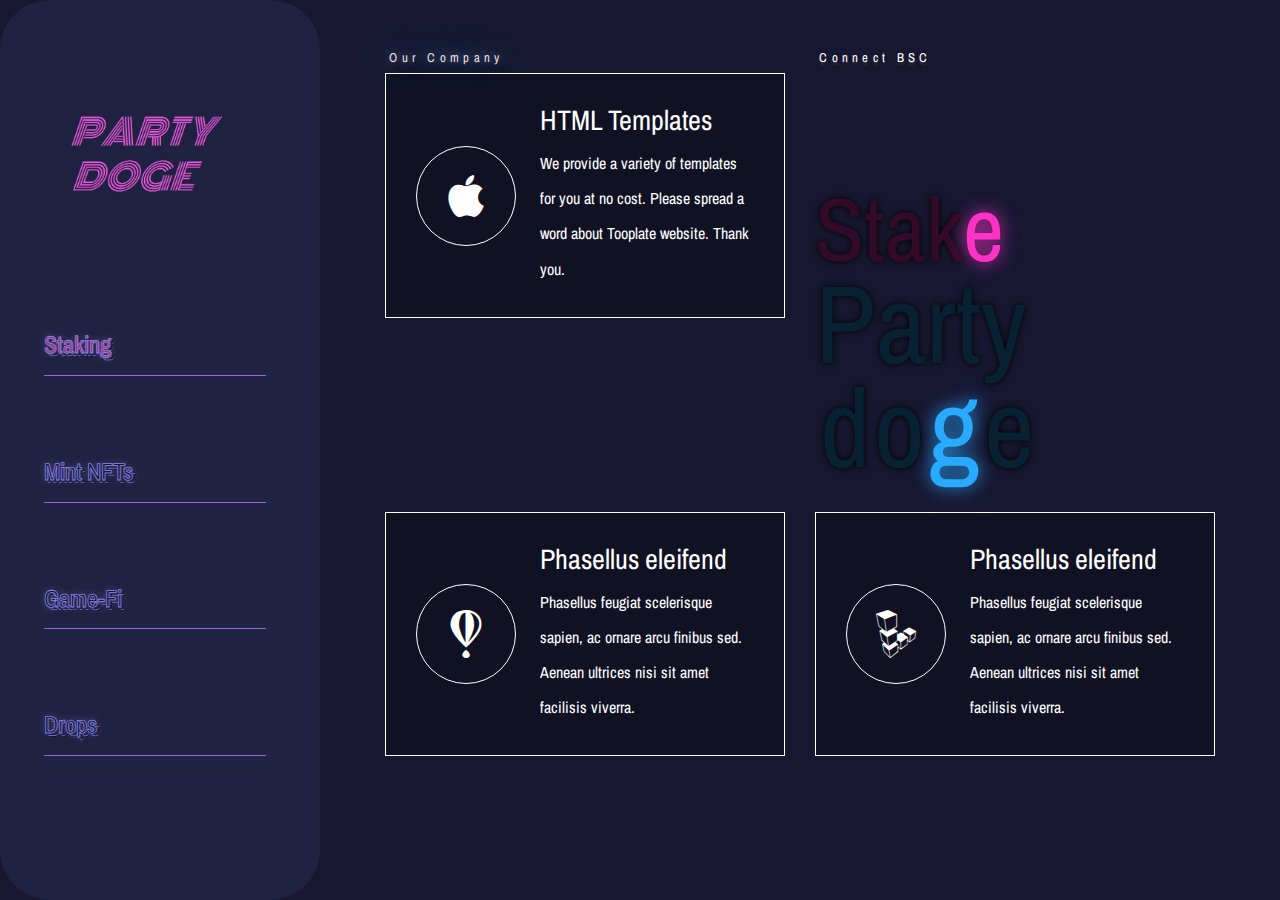
==== index.html @ c0742160 "initial draft" ====
<!DOCTYPE html>
<html>
<head>
	<meta charset="utf-8">
	<meta http-equiv="X-UA-Compatible" content="IE=edge">
	<meta name="viewport" content="width=device-width, initial-scale=1">

	<title>Constructive HTML Template</title>
<!--

Template 2102 Constructive

http://www.tooplate.com/view/2102-constructive

-->
	
<link rel="preconnect" href="https://fonts.gstatic.com" crossorigin>
    <link rel="preconnect" href="https://fonts.googleapis.com">
<link rel="preconnect" href="https://fonts.gstatic.com" crossorigin>
<link href="https://fonts.googleapis.com/css2?family=Archivo+Narrow&display=swap" rel="stylesheet">
	<link rel="stylesheet" href="css/fontawesome-all.min.css">
	<link rel="stylesheet" href="css/bootstrap.min.css">
	<link rel="stylesheet" type="text/css" href="css/magnific-popup.css"/>
	<link rel="stylesheet" type="text/css" href="slick/slick.css"/>
	<link rel="stylesheet" type="text/css" href="slick/slick-theme.css"/>
	<link rel="stylesheet" href="css/tooplate-style.css">

	<script>
		var renderPage = true;

	if(navigator.userAgent.indexOf('MSIE')!==-1
		|| navigator.appVersion.indexOf('Trident/') > 0){
   		/* Microsoft Internet Explorer detected in. */
   		alert("Please view this in a modern browser such as Chrome or Microsoft Edge.");
   		renderPage = false;
	}
	</script>
</head>

<body>
	<!-- Loader -->
	
<div class ="s-layout">	
	<div id="loader-wrapper">
		<div id="loader"></div>
		<div class="loader-section section-left"></div>
		<div class="loader-section section-right"></div>
	</div>
	
	<!-- Page Content -->
	<div class="container-fluid tm-main">
		<div class="row tm-main-row">
	
			<!-- Sidebar -->
			<div id="tmSideBar" class="col-xl-3 col-lg-4 col-md-12 col-sm-12 sidebar">
			
				
				<button id="tmMainNavToggle" class="menu-icon">&#9776;</button>
				

				<div class="inner">
				<div><img class="left-nav-image" src="img/Character.jpg" /></div>
					<nav id="tmMainNav" class="tm-main-nav">
						<ul>
							<li>
								<a href="#intro" id="tmNavLink1" class="scrolly active a times" data-bg-img="constructive_bg_01.jpg" data-page="#tm-section-1">
									<!--<i class="fas fa-home tm-nav-fa-icon"></i>-->
									<h4>Staking</h4><hr style="background-color:#b56bed;width:100%;text-align:left;margin-left:0">
								</a>
								
							</li>
							<li>
								<a href="#products" id="tmNavLink2" class="scrolly a times" data-bg-img="constructive_bg_02.jpg" data-page="#tm-section-2" data-page-type="carousel">
									<!--<i class="fas fa-map tm-nav-fa-icon"></i>-->
									<h4>Mint NFTs</h4><hr style="background-color:#b56bed;width:100%;text-align:left;margin-left:0">
								</a>
							</li>							
							<li>
								<a href="#company" class="scrolly a times" data-bg-img="constructive_bg_03.jpg" data-page="#tm-section-3">
									<!--<i class="fas fa-users tm-nav-fa-icon"></i>-->
									<h4>Game-Fi</h4><hr style="background-color:#b56bed;width:100%;text-align:left;margin-left:0">
								</a>
							</li>
							<li>
								<a href="#company" class="scrolly a times" data-bg-img="constructive_bg_03.jpg" data-page="#tm-section-3">
									<!--<i class="fas fa-users tm-nav-fa-icon"></i>-->
									<h4>Drops</h4><hr style="background-color:#b56bed;width:100%;text-align:left;margin-left:0">
								</a>
							</li>
							
						</ul>
					</nav>
				</div>
			</div>

			<div class="col-xl-9 col-lg-8 col-md-12 col-sm-12 tm-content">

				<!-- section 3 -->
					<section id="tm-section-1" >						
						<div class="row ">
							<div class="col-sm-12 col-md-6 col-lg-12 col-xl-6"><h2 class="tm-text-shadow">Our Company</h2></div>	
							<div class="col-sm-12 col-md-6 col-lg-12 col-xl-6"><h2 class="tm-text-shadow">Connect BSC</h2></div>								
						</div>
						<div class="row">
							<div class="col-sm-12 col-md-6 col-lg-12 col-xl-6 mb-4">
								<div class="media tm-bg-transparent-black tm-border-white">
									<i class="fab fa-apple tm-icon-circled tm-icon-media"></i>
									<div class="media-body">
										<h3>HTML Templates</h3>
										<p>We provide a variety of templates for you at no cost. Please spread a word about <a href="https://plus.google.com/+tooplate" target="_parent">Tooplate</a> website. Thank you.</p>	
									</div>
								</div>
							</div>	
							<div class="col-sm-12 col-md-6 col-lg-12 col-xl-6 mb-4">
								<article>
								</article>
							</div>
							<div class="col-sm-12 col-md-6 col-lg-12 col-xl-6 mb-4">
								<div class="media tm-bg-transparent-black tm-border-white">
									<i class="fab fa-fly mr-4 tm-icon-circled tm-icon-media"></i>
									<div class="media-body">
										<h3>Phasellus eleifend</h3>
										<p>Phasellus feugiat scelerisque sapien, ac ornare arcu finibus sed. Aenean ultrices nisi sit amet facilisis viverra.</p>		
									</div>
								</div>
							</div>
							<div class="col-sm-12 col-md-6 col-lg-12 col-xl-6 mb-4">
								<div class="media tm-bg-transparent-black tm-border-white">
									<i class="fab fa-linode mr-4 tm-icon-circled tm-icon-media"></i>
									<div class="media-body">
										<h3>Phasellus eleifend</h3>
										<p>Phasellus feugiat scelerisque sapien, ac ornare arcu finibus sed. Aenean ultrices nisi sit amet facilisis viverra.</p>	
									</div>
								</div>
							</div>			          		
						</div>						               
					</section>

					<!-- section 2 -->
					<section id="tm-section-2" class="tm-section tm-section-carousel">
						<div>
							<header class="mb-4"><h2 class="tm-text-shadow">Our Products</h2></header>		            
							<div class="tm-img-container">
								<div class="tm-img-slider">
									<a href="img/gallery-img-01.jpg" class="tm-slider-img"><img src="img/gallery-img-01-tn.jpg" alt="Image" class="img-fluid"></a>
									<a href="img/gallery-img-02.jpg" class="tm-slider-img"><img src="img/gallery-img-02-tn.jpg" alt="Image" class="img-fluid"></a>
									<a href="img/gallery-img-03.jpg" class="tm-slider-img"><img src="img/gallery-img-03-tn.jpg" alt="Image" class="img-fluid"></a>
									<a href="img/gallery-img-04.jpg" class="tm-slider-img"><img src="img/gallery-img-04-tn.jpg" alt="Image" class="img-fluid"></a>
									<a href="img/gallery-img-05.jpg" class="tm-slider-img"><img src="img/gallery-img-05-tn.jpg" alt="Image" class="img-fluid"></a>
									<a href="img/gallery-img-06.jpg" class="tm-slider-img"><img src="img/gallery-img-06-tn.jpg" alt="Image" class="img-fluid"></a>
								</div>
							</div>		            		          
						</div>       		          	
					</section>

					<!-- section 3 -->
					<section id="tm-section-3" class="tm-section">						
						<div class="row mb-4">
							<header class="col-xl-12"><h2 class="tm-text-shadow">Our Company</h2></header>		
						</div>
						<div class="row">
							<div class="col-sm-12 col-md-6 col-lg-12 col-xl-6 mb-4">
								<div class="media tm-bg-transparent-black tm-border-white">
									<i class="fab fa-apple tm-icon-circled tm-icon-media"></i>
									<div class="media-body">
										<h3>HTML Templates</h3>
										<p>We provide a variety of templates for you at no cost. Please spread a word about <a href="https://plus.google.com/+tooplate" target="_parent">Tooplate</a> website. Thank you.</p>	
									</div>
								</div>
							</div>	
							<div class="col-sm-12 col-md-6 col-lg-12 col-xl-6 mb-4">
								<div class="media tm-bg-transparent-black tm-border-white">
									<i class="fas fa-map-pin mr-4 tm-icon-circled tm-icon-media"></i>	
									<div class="media-body">
										<h3>Free Images</h3>
										<p>Photos by <a href="https://unsplash.com" target="_blank">Unsplash.com</a> website, ac ornare arcu finibus sed. Aenean ultrices nisi sit amet facilisis viverra.</p>	
									</div>
								</div>
							</div>
							<div class="col-sm-12 col-md-6 col-lg-12 col-xl-6 mb-4">
								<div class="media tm-bg-transparent-black tm-border-white">
									<i class="fab fa-fly mr-4 tm-icon-circled tm-icon-media"></i>
									<div class="media-body">
										<h3>Phasellus eleifend</h3>
										<p>Phasellus feugiat scelerisque sapien, ac ornare arcu finibus sed. Aenean ultrices nisi sit amet facilisis viverra.</p>		
									</div>
								</div>
							</div>
							<div class="col-sm-12 col-md-6 col-lg-12 col-xl-6 mb-4">
								<div class="media tm-bg-transparent-black tm-border-white">
									<i class="fab fa-linode mr-4 tm-icon-circled tm-icon-media"></i>
									<div class="media-body">
										<h3>Phasellus eleifend</h3>
										<p>Phasellus feugiat scelerisque sapien, ac ornare arcu finibus sed. Aenean ultrices nisi sit amet facilisis viverra.</p>	
									</div>
								</div>
							</div>			          		
						</div>						               
					</section>

					<!-- section 4 -->
					<section id="tm-section-4" class="tm-section">
						<div class="tm-bg-transparent-black tm-contact-box-pad">
							<div class="row mb-4">
								<div class="col-sm-12">
									<header><h2 class="tm-text-shadow">Contact Us</h2></header>
								</div>
							</div>
							<div class="row tm-page-4-content">
								<div class="col-md-6 col-sm-12 tm-contact-col">
									<div class="contact_message">
										<form action="#contact" method="post" class="contact-form">
											<div class="form-group">
												<input type="text" id="contact_name" name="contact_name" class="form-control" placeholder="Name" required>
											</div>
											<div class="form-group">
												<input type="email" id="contact_email" name="contact_email" class="form-control" placeholder="Email" required>
											</div>
											<div class="form-group">
												<textarea id="contact_message" name="contact_message" class="form-control" rows="9" placeholder="Message" required></textarea>
											</div>
											<button type="submit" class="btn tm-btn-submit tm-btn ml-auto">Submit</button>
										</form>
									</div>
								</div>
								<div class="col-md-6 col-sm-12 tm-contact-col">
									<div class="tm-address-box">
										<p>Aliquam interdum, nisl sedd faucibus tempor, massa velit laoreet ipsum, et faucibus sapien magna at enim. Suspendisse a dictum tortor.</p>
										<p>Curabitur venenatis leo in augue convallis, vulputate sollicitudin ex maximus.</p>
										<address>
											120-240 Aliquam nec neque augue<br>
											Suspendisse tincidunt nunc,<br>
											vitae sagis justo 11000
										</address>
									</div>
								</div>
							</div>
						</div>
					</section>					
				</div>	<!-- .tm-content -->							
				
			</div>	<!-- row -->			
		</div>
		<div id="preload-01"></div>
		<div id="preload-02"></div>
		<div id="preload-03"></div>
		<div id="preload-04"></div>

</div>	

	<script type="text/javascript" src="js/jquery-3.2.1.min.js"></script>
		<script type="text/javascript" src="js/jquery.magnific-popup.min.js"></script>
		<script type="text/javascript" src="js/jquery.backstretch.min.js"></script>
		<script type="text/javascript" src="js/Stylish.js"></script>
		<script type="text/javascript" src="js/flicker.js"></script>
		<script type="text/javascript" src="slick/slick.min.js"></script> <!-- Slick Carousel -->
		<script type="text/javascript" src="js/text-light.js"></script> 
		<script>

		var sidebarVisible = false;
		var currentPageID = "#tm-section-1";

		// Setup Carousel
		function setupCarousel() {

			// If current page isn't Carousel page, don't do anything.
			if($('#tm-section-2').css('display') == "none") {
			}
			else {	// If current page is Carousel page, set up the Carousel.

				var slider = $('.tm-img-slider');
				var windowWidth = $(window).width();

				if (slider.hasClass('slick-initialized')) {
					slider.slick('destroy');
				}

				if(windowWidth < 640) {
					slider.slick({
	              		dots: true,
	              		infinite: false,
	              		slidesToShow: 1,
	              		slidesToScroll: 1
	              	});
				}
				else if(windowWidth < 992) {
					slider.slick({
	              		dots: true,
	              		infinite: false,
	              		slidesToShow: 2,
	              		slidesToScroll: 1
	              	});
				}
				else {
					// Slick carousel
	              	slider.slick({
	              		dots: true,
	              		infinite: false,
	              		slidesToShow: 3,
	              		slidesToScroll: 2
	              	});
				}

				// Init Magnific Popup
				$('.tm-img-slider').magnificPopup({
				  delegate: 'a', // child items selector, by clicking on it popup will open
				  type: 'image',
				  gallery: {enabled:true}
				  // other options
				});
      		}
  		}

  		// Setup Nav
  		function setupNav() {
  			// Add Event Listener to each Nav item
	     	$(".tm-main-nav a").click(function(e){
	     		e.preventDefault();
		    	
		    	var currentNavItem = $(this);
		    	changePage(currentNavItem);
		    	
		    	setupCarousel();
		    	//setupFooter();

		    	// Hide the nav on mobile
		    	$("#tmSideBar").removeClass("show");
		    });	    
  		}

  		function changePage(currentNavItem) {
  			// Update Nav items
  			$(".tm-main-nav a").removeClass("active");
     		currentNavItem.addClass("active");

	    	$(currentPageID).hide();

	    	// Show current page
	    	currentPageID = currentNavItem.data("page");
	    	$(currentPageID).fadeIn(1000);

	    	// Change background image
	    	var bgImg = currentNavItem.data("bgImg");
	    	$.backstretch("img/" + bgImg);		    	
  		}

  		// Setup Nav Toggle Button
  		function setupNavToggle() {

			$("#tmMainNavToggle").on("click", function(){
				$(".sidebar").toggleClass("show");
			});
  		}

  		// If there is enough room, stick the footer at the bottom of page content.
  		// If not, place it after the page content
  		function setupFooter() {
  			
  			var padding = 100;
  			var footerPadding = 40;
  			var mainContent = $("section"+currentPageID);
  			var mainContentHeight = mainContent.outerHeight(true);
  			var footer = $(".footer-link");
  			var footerHeight = footer.outerHeight(true);
  			var totalPageHeight = mainContentHeight + footerHeight + footerPadding + padding;
  			var windowHeight = $(window).height();		

  			if(totalPageHeight > windowHeight){
  				$(".tm-content").css("margin-bottom", footerHeight + footerPadding + "px");
  				footer.css("bottom", footerHeight + "px");  			
  			}
  			else {
  				$(".tm-content").css("margin-bottom", "0");
  				footer.css("bottom", "20px");  				
  			}  			
  		}

  		// Everything is loaded including images.
      	$(window).on("load", function(){

      		// Render the page on modern browser only.
      		if(renderPage) {
				// Remove loader
		      	$('body').addClass('loaded');

		      	// Page transition
		      	var allPages = $(".tm-section");

		      	// Handle click of "Continue", which changes to next page
		      	// The link contains data-nav-link attribute, which holds the nav item ID
		      	// Nav item ID is then used to access and trigger click on the corresponding nav item
		      	var linkToAnotherPage = $("a.tm-btn[data-nav-link]");
			    
			    if(linkToAnotherPage != null) {
			    	
			    	linkToAnotherPage.on("click", function(){
			    		var navItemToHighlight = linkToAnotherPage.data("navLink");
			    		$("a" + navItemToHighlight).click();
			    	});
			    }
		      	
		      	// Hide all pages
		      	allPages.hide();

		      	$("#tm-section-1").fadeIn();

		     	// Set up background first page
		     	var bgImg = $("#tmNavLink1").data("bgImg");
		     	
		     	$.backstretch("img/" + bgImg, {fade: 500});

		     	// Setup Carousel, Nav, and Nav Toggle
			    setupCarousel();
			    setupNav();
			    setupNavToggle();
			    setupFooter();

			    // Resize Carousel upon window resize
			    $(window).resize(function() {
			    	setupCarousel();
			    	setupFooter();
			    });
      		}	      	
		});

		</script>
	</body>
</html>
---- css/tooplate-style.css ----
/* 	

Template 2102 Constructive

http://www.tooplate.com/view/2102-constructive

*/

body {
    
    color: white;
	overflow-x: hidden;
    min-height: 100vh;
    height: 100%;
    position: relative;
    background: #222222;
}

.s-layout {
	box-sizing: border-box;
	background-color:#171731;
   display: flex;
   width: 80%;
   min-height: 100vh;
   margin:50px 150px 100px 200px;  
   border-radius: 50px;
  border: 2px #271940;
 font-family: 'Archivo Narrow', sans-serif;
  
	
}
#preload-01 { background: url(../img/constructive_bg_01.jpg) no-repeat -9999px -9999px; }
#preload-02 { background: url(../img/constructive_bg_02.jpg) no-repeat -9999px -9999px; }
#preload-03 { background: url(../img/constructive_bg_03.jpg) no-repeat -9999px -9999px; }
#preload-04 { background: url(../img/constructive_bg_04.jpg) no-repeat -9999px -9999px; }

ul { margin: 0; padding: 0; }

a, button { transition: all 0.3s ease; }
button:focus { outline: none; }
a:focus {
	text-decoration: none;
	outline: none;
}

a {	color: #FFF;  }

a:hover { color: #FF0; }

h1,h2,h3 { font-weight: 300; }

p {
    font-size: 1rem;
    line-height: 2.2;
}

p:last-child { margin-bottom: 0; }

.tm-bg-transparent-black {
    background-color: rgba(0,0,0,0.25);    
    padding: 30px;
}

.tm-contact-box-pad { padding: 60px 55px; }
.tm-border-white { border: 1px solid white; }
.media { align-items: center; }

.tm-icon-circled {
    font-size: 3rem;
    border-radius: 50%;
    border: 1px solid white;
    padding: 8px;
    display: -webkit-box;
    display: -ms-flexbox;
    display: flex;
    -webkit-box-align: center;
    -ms-flex-align: center;
            align-items: center;
    -webkit-box-pack: center;
    -ms-flex-pack: center;
            justify-content: center;
    width: 100px;
    height: 100px;
}

.tm-font-big { font-size: 1.3rem; }

.row {
	display: -ms-flexbox;
	display: flex;
	-ms-flex-wrap: wrap;
	flex-wrap: wrap;
	margin-right: auto;
	margin-left: auto;
}

.tm-main {
    height: 100%;
    min-height: 100vh;
    padding: 0;
}

.tm-main-row {
  height: 100%;
  min-height: 100vh;
  position: relative;
}

#tmMainNavToggle { display: none; }

.sidebar {
    display: -webkit-box;
    display: -ms-flexbox;
    display: flex;
    -webkit-box-align: center;
    -ms-flex-align: center;
           
    -webkit-box-pack: center;
    -ms-flex-pack: center;
            justify-content: center;
    padding: 60px 50px;
    cursor: default;
    z-index: 100;
    background: #202242;
    color: white;
    z-index: 1000;
	 border-radius: 50px;
	font-family: 'Archivo Narrow', sans-serif;

}

.tm-content {
    display: -webkit-box;
    display: -ms-flexbox;
    display: flex;
    -ms-flex-item-align: stretch;
        align-self: stretch;
    -webkit-box-align: center;
    -ms-flex-align: center;
            
    padding: 50px 10%;
    width: 100%;
    position: relative;
}

.tm-nav-fa-icon {
    width: 55px;
    height: 55px;
    border-radius: 50%;
    border: 1px solid white;
    padding: 8px;
    display: -webkit-box;
    display: -ms-flexbox;
    display: flex;
    -webkit-box-align: center;
    -ms-flex-align: center;
    align-items: center;
    -webkit-box-pack: center;
    -ms-flex-pack: center;
    justify-content: center;
    margin-right: 35px;
}

.tm-main-nav { font-size: 1.6rem; }
.tm-main-nav li { list-style: none; }
.tm-main-nav a {
    --background-image: url(../img/nav-item.png);
    --background-repeat: no-repeat;
    --background-position: left bottom;
    color: #1a1333;
    display: -webkit-box;
    display: -ms-flexbox;
    display: flex;
    -webkit-box-align: center;
    -ms-flex-align: center;
            align-items: center;
    --margin: 20px 0 40px 0;
    padding-bottom: 30px;
    padding-right: 40px;
	-webkit-text-stroke-width: .8px;	
	display: block;
	font-size: 3vh;	
	
	
}

.tm-main-nav a:hover,
.tm-main-nav a:focus,
.tm-main-nav a.active {
   -- background-image: url(../img/nav-item-highlight.png);
    color: #a8327b;
    text-decoration: none;    
}

.tm-main-nav a:hover .tm-nav-fa-icon,
.tm-main-nav a:focus .tm-nav-fa-icon,
.tm-main-nav a.active .tm-nav-fa-icon {
    border-color: #33ccff;
}

.fa-menu {
	width: 50px;
	height: 50px;
}

.tm-btn {
    padding: 15px 50px;
    font-size: 1.3rem;
    font-weight: 300;
    background: transparent;
    border-color: white;
    color: white;
    cursor: pointer;
}

.tm-btn:hover,
.tm-btn:focus {
    color: #33ccff;
    border-color: #33ccff;
}

.tm-btn-submit {
    border-radius: 0;
    display: block;
    padding: 15px 43px;
}

.slick-dots { bottom: -45px; }
.slick-dots li button:before { font-size: 20px; }
.slick-slide { margin: 0 10px; }
.slick-list { margin: 0 -10px; }
.tm-text-shadow { text-shadow: 0px 3px 2px rgba(50, 50, 50, 1); }

.tm-section {
    max-width: 100%;
    width: auto;
    background: transparent;    
}

.col-md-6.tm-contact-col { margin-bottom: 0; }

.tm-img-slider { max-width: 940px; }


.tm-icon-media {
  margin-right: 1.5rem;
  margin-bottom: 0;
}

address { font-size: 1rem; }
.form-control { 
    background: transparent;
    border-color: white;
    color: white;
    font-weight: 300;
    border-radius: 0;
    padding: 15px;
}

.form-control:focus {
    background: transparent;
    color: white;
    border-color: #33ccff;
    box-shadow: none;
}

::-webkit-input-placeholder {
    color: rgba(255, 255, 255, 1) !important;
    opacity: 1.0;
}

:-moz-placeholder {
    color: rgba(255, 255, 255, 1) !important;
    opacity: 1.0;
}

::-moz-placeholder {
    color: rgba(255, 255, 255, 1) !important;
    opacity: 1.0;
}

:-ms-input-placeholder {
    color: rgba(255, 255, 255, 1) !important;
    opacity: 1.0;
}

.footer-link {
    position: absolute;
    bottom: 20px;
    right: 20px;
    margin-left: 20px;
    color: white;
    text-align:right;    
    width:100%;
    z-index: 999;
}

.footer-link.relative { position: relative; }

.tm-copyright-text {
    display: inline-block;
    padding: 5px 30px;
    background-color: rgba(0,0,0,0.5);
}

footer a { color: white; }

@media (max-width: 1800px) {
  .tm-section { margin-right: auto; }
  .s-layout {
	box-sizing: border-box;
	
   display: flex;
   width: 100%;
   min-height: 100vh;
   margin:0px;
  
   border-radius: 0px;
  border: 0px #271940;
   

}
}

@media (max-width: 1724px) {
  .tm-nav-fa-icon { margin-right: 25px; }

  .tm-main-nav a {
    margin: 20px 0 35px 0;
    padding-right: 10px;
  }

  .tm-content { padding: 50px 5%; }
  
  .s-layout {
	box-sizing: border-box;
	
   display: flex;
   width: 100%;
   min-height: 100vh;
    margin:0px;
  
   border-radius: 0px;
  border: 0px #271940;
   

}
}

@media (max-width: 1400px) {

    .tm-main-nav { font-size: 1.4rem; }
    .tm-main-nav a { padding-right: 10px; }
    .tm-nav-fa-icon { margin-right: 25px; }

    .sidebar {
      padding: 60px 30px;
    }
	.s-layout {
	box-sizing: border-box;
	
   display: flex;
   width: 100%;
   min-height: 100vh;
    margin:0px;
  
   border-radius: 0px;
  border: 0px #271940;
   

}
}

@media (max-width: 1340px) {
  .tm-content {
    padding: 50px;
    margin: 0 auto;
  }
  .s-layout {
	box-sizing: border-box;
	
   display: flex;
   width: 100%;
   min-height: 100vh;
    margin:0px;
  
   border-radius: 0px;
  border: 0px #271940;
   

}
}

@media (max-width: 1199px) {
  .col-md-6.tm-contact-col {
      -ms-flex: 0 0 100%;
      flex: 0 0 100%;
      max-width: 100%;
      margin-bottom: 30px;
  }
  .s-layout {
	box-sizing: border-box;
	
   display: flex;
   width: 100%;
   min-height: 100vh;
    margin:0px;
  
   border-radius: 0px;
  border: 0px #271940;
   

}
}

@media (max-width: 991px) {    

    /*  Nav toggle
        https://www.youtube.com/watch?v=uyT3NSHhke8
    */
	.s-layout {
	box-sizing: border-box;
	
   display: flex;
   width: 100%;
   min-height: 100vh;
    margin:0px;
  
   border-radius: 0px;
  border: 0px #271940;
   

}
    .tm-main-row { position: relative; }

    #tmMainNavToggle { 
        display: block;
        position: absolute;
        right: -60px;
        top: 0;
    }
    
    .menu-icon {
        padding: 10px 15px;
        background: #000000c4;
        border: 1px solid;
        color: #33ccff;
        cursor: pointer;
        margin-top: 4px;
        margin-left: 4px;
        border-radius: 5px;
        width: 60px;
        height: 50px;
        z-index: 1001;
    }
	.left-nav-image {
		padding: 10px 15px;
        background: #000000c4;
        border: 1px solid;
        color: #33ccff;
        cursor: pointer;
        margin-top: 4px;
        margin-left: 4px;
        border-radius: 5px;
        width: 60px;
        height: 50px;
       
	}
    
    #tmSideBar {
        width: 300px;
        position: absolute;
        min-height: 100vh;
        height: auto;
        left: -300px;
        transition: all .3s ease-in-out;
        -webkit-transition: all .3s ease-in-out;
        -moz-transition: all .3s ease-in-out;
        -ms-transition: all .3s ease-in-out;
        -o-transition: all .3s ease-in-out;
    }

    #tmSideBar.show { left: 0; }

    .sidebar {
        background: rgba(0,0,0,0.9);
        padding: 20px;
    }

    .tm-main-nav a {
      padding-bottom: 20px;
      margin: 20px 0 25px 0;
    }

    .tm-section { margin-left: auto; }

    .tm-section-carousel {    
      max-width: 620px;
      width: 100%;
    }
}

@media (max-width: 767px) {
	.s-layout {
	box-sizing: border-box;
	
   display: flex;
   width: 100%;
   min-height: 100vh;
   margin:0px;
  
   border-radius: 0px;
  border: 0px #271940; 

}
  .tm-content { padding: 50px 30px; }
}

@media (max-width: 640px) {
	.s-layout {
	box-sizing: border-box;
	
   display: flex;
   width: 100%;
   min-height: 100vh;
    margin:0px;
  
   border-radius: 0px;
  border: 0px #271940;

}
  .tm-section-carousel {    
    max-width: 300px;
    padding-bottom: 50px;
  }
}

@media (max-width: 600px) {
	.s-layout {
	box-sizing: border-box;
	
   display: flex;
   width: 100%;
   min-height: 100vh;
    margin:0px;
  
   border-radius: 0px;
  border: 0px #271940;

}
    .tm-contact-box-pad { padding: 30px 25px; }

    .footer-link {      
      margin: 0 auto;
      width: 90%;
    }
}

@media (max-width: 500px), (max-width: 809px) and (min-width: 767px) {
	.s-layout {
	box-sizing: border-box;
	
   display: flex;
   width: 100%;
   min-height: 100vh;
    margin:0px;
  
   border-radius: 0px;
  border: 0px #271940;

}
  .media { flex-direction: column; }
  .tm-icon-media {
    margin-right: 0;
    margin-bottom: 1.5rem;
  }
}

/* Loader */

#loader-wrapper {
    position: fixed;
    top: 0;
    left: 0;
    width: 100%;
    height: 100%;
    z-index: 2000;
}
#loader {
    display: block;
    position: relative;
    left: 50%;
    top: 50%;
    width: 150px;
    height: 150px;
    margin: -75px 0 0 -75px;
    border-radius: 50%;
    border: 3px solid transparent;
    border-top-color: #3498db;

    -webkit-animation: spin 2s linear infinite; /* Chrome, Opera 15+, Safari 5+ */
    animation: spin 2s linear infinite; /* Chrome, Firefox 16+, IE 10+, Opera */

    z-index: 1001;
}

#loader:before {
    content: "";
    position: absolute;
    top: 5px;
    left: 5px;
    right: 5px;
    bottom: 5px;
    border-radius: 50%;
    border: 3px solid transparent;
    border-top-color: #e74c3c;

    -webkit-animation: spin 3s linear infinite; /* Chrome, Opera 15+, Safari 5+ */
    animation: spin 3s linear infinite; /* Chrome, Firefox 16+, IE 10+, Opera */
}

#loader:after {
    content: "";
    position: absolute;
    top: 15px;
    left: 15px;
    right: 15px;
    bottom: 15px;
    border-radius: 50%;
    border: 3px solid transparent;
    border-top-color: #f9c922;

    -webkit-animation: spin 1.5s linear infinite; /* Chrome, Opera 15+, Safari 5+ */
      animation: spin 1.5s linear infinite; /* Chrome, Firefox 16+, IE 10+, Opera */
}

@-webkit-keyframes spin {
    0%   { 
        -webkit-transform: rotate(0deg);  /* Chrome, Opera 15+, Safari 3.1+ */
        -ms-transform: rotate(0deg);  /* IE 9 */
        transform: rotate(0deg);  /* Firefox 16+, IE 10+, Opera */
    }
    100% {
        -webkit-transform: rotate(360deg);  /* Chrome, Opera 15+, Safari 3.1+ */
        -ms-transform: rotate(360deg);  /* IE 9 */
        transform: rotate(360deg);  /* Firefox 16+, IE 10+, Opera */
    }
}
@keyframes spin {
    0%   { 
        -webkit-transform: rotate(0deg);  /* Chrome, Opera 15+, Safari 3.1+ */
        -ms-transform: rotate(0deg);  /* IE 9 */
        transform: rotate(0deg);  /* Firefox 16+, IE 10+, Opera */
    }
    100% {
        -webkit-transform: rotate(360deg);  /* Chrome, Opera 15+, Safari 3.1+ */
        -ms-transform: rotate(360deg);  /* IE 9 */
        transform: rotate(360deg);  /* Firefox 16+, IE 10+, Opera */
    }
}

#loader-wrapper .loader-section {
    position: fixed;
    top: 0;
    width: 51%;
    height: 100%;
    background: #222222;
    z-index: 1000;
    -webkit-transform: translateX(0);  /* Chrome, Opera 15+, Safari 3.1+ */
    -ms-transform: translateX(0);  /* IE 9 */
    transform: translateX(0);  /* Firefox 16+, IE 10+, Opera */
}

#loader-wrapper .loader-section.section-left {
    left: 0;
}

#loader-wrapper .loader-section.section-right {
    right: 0;
}

/* Loaded */
.loaded #loader-wrapper .loader-section.section-left {
    -webkit-transform: translateX(-100%);  /* Chrome, Opera 15+, Safari 3.1+ */
        -ms-transform: translateX(-100%);  /* IE 9 */
            transform: translateX(-100%);  /* Firefox 16+, IE 10+, Opera */

    -webkit-transition: all 0.7s 0.3s cubic-bezier(0.645, 0.045, 0.355, 1.000);  
            transition: all 0.7s 0.3s cubic-bezier(0.645, 0.045, 0.355, 1.000);
}

.loaded #loader-wrapper .loader-section.section-right {
    -webkit-transform: translateX(100%);  /* Chrome, Opera 15+, Safari 3.1+ */
        -ms-transform: translateX(100%);  /* IE 9 */
            transform: translateX(100%);  /* Firefox 16+, IE 10+, Opera */

-webkit-transition: all 0.7s 0.3s cubic-bezier(0.645, 0.045, 0.355, 1.000);  
    transition: all 0.7s 0.3s cubic-bezier(0.645, 0.045, 0.355, 1.000);
}

.loaded #loader {
    opacity: 0;
    -webkit-transition: all 0.3s ease-out;  
            transition: all 0.3s ease-out;
}
.loaded #loader-wrapper {
    visibility: hidden;

    -webkit-transform: translateY(-100%);  /* Chrome, Opera 15+, Safari 3.1+ */
        -ms-transform: translateY(-100%);  /* IE 9 */
            transform: translateY(-100%);  /* Firefox 16+, IE 10+, Opera */

    -webkit-transition: all 0.3s 1s ease-out;  
            transition: all 0.3s 1s ease-out;
}

/* JavaScript Turned Off */
.no-js #loader-wrapper {
    display: none;
}


.left-nav-menu {
  display: inline-block;
  position: relative;
}

.left-nav-menu:after {
  position: absolute;
  content: '';
  border-bottom: 1px solid #d2d7da;
  width: 100%;
  transform: translateX(-50%);
  bottom: -15px;
  left: 50%;
}

.left-nav-image {
        
        cursor: pointer;
		margin-bottom: 50px;
   
        width: 100%;
        height: 200px;
		 border-radius: 5px;
       
	}
	
/* AB */	
	
	.a {
	color: rgba(0,0,30,0.7);
	-webkit-text-stroke-color: #88e;
	text-shadow: 0 0 0.3em rgba(200,200,255,0.3), 
							 0.04em 0.04em 0 #112, 
							 0.045em 0.045em 0 #88e, 
							 0.09em 0.09em 0 #112,
							 0.095em 0.095em 0 #66c,
							 0.14em 0.14em 0 #112,
							 0.145em 0.145em 0 #44a;
		animation:  300ms ease infinite alternate;
}

.b {
	color: rgba(40,0,0,0.1);
	-webkit-text-stroke-color: #f99;
	text-shadow: 0 0 0.3em rgba(255,100,200,0.3), 
							 0.04em 0.04em 0 #112, 
							 0.045em 0.045em 0 #f99, 
							 0.09em 0.09em 0 #112,
							 0.095em 0.095em 0 #b66,
							 0.14em 0.14em 0 #112,
							 0.145em 0.145em 0 #a44;
	animation:  300ms ease infinite alternate;
}

@keyframes pulsea {
  0%   {
		text-shadow: 0 0 0.3em rgba(200,200,255,0.3), 
							 0.04em 0.04em 0 #112, 
							 0.045em 0.045em 0 #88e, 
							 0.09em 0.09em 0 #112,
							 0.095em 0.095em 0 #66c,
							 0.14em 0.14em 0 #112,
							 0.145em 0.145em 0 #aaf;
	}
  50% {
		text-shadow: 0 0 0.3em rgba(200,200,255,0.3), 
							 0.04em 0.04em 0 #112, 
							 0.045em 0.045em 0 #88e, 
							 0.09em 0.09em 0 #112,
							 0.095em 0.095em 0 #aaf,
							 0.14em 0.14em 0 #112,
							 0.145em 0.145em 0 #44a;
	}
	75% {
		text-shadow: 0 0 0.3em rgba(200,200,255,0.3), 
							 0.04em 0.04em 0 #112, 
							 0.045em 0.045em 0 #aaf, 
							 0.09em 0.09em 0 #112,
							 0.095em 0.095em 0 #66c,
							 0.14em 0.14em 0 #112,
							 0.145em 0.145em 0 #44a;
	}
	99% {
		-webkit-text-stroke-color: #bbf;
		text-shadow: 0 0 0.3em rgba(200,200,255,0.4), 
							 0.04em 0.04em 0 #112, 
							 0.045em 0.045em 0 #88e, 
							 0.09em 0.09em 0 #112,
							 0.095em 0.095em 0 #66c,
							 0.14em 0.14em 0 #112,
							 0.145em 0.145em 0 #44a;
	}
}

@keyframes pulseb {
  0%   {
	text-shadow: 0 0 0.3em rgba(255,100,200,0.3), 
							 0.04em 0.04em 0 #112, 
							 0.045em 0.045em 0 #f99, 
							 0.09em 0.09em 0 #112,
							 0.095em 0.095em 0 #b66,
							 0.14em 0.14em 0 #112,
							 0.145em 0.145em 0 #faa;
	}
  50% {
	text-shadow: 0 0 0.3em rgba(255,100,200,0.3), 
							 0.04em 0.04em 0 #112, 
							 0.045em 0.045em 0 #f99, 
							 0.09em 0.09em 0 #112,
							 0.095em 0.095em 0 #faa,
							 0.14em 0.14em 0 #112,
							 0.145em 0.145em 0 #a44;
	}
	75% {
		-webkit-text-stroke-width: 1px;
text-shadow: 0 0 0.3em rgba(255,100,200,0.3), 
							 0.04em 0.04em 0 #112, 
							 0.045em 0.045em 0 #faa, 
							 0.09em 0.09em 0 #112,
							 0.095em 0.095em 0 #b66,
							 0.14em 0.14em 0 #112,
							 0.145em 0.145em 0 #a44;
	}
	99% {
		-webkit-text-stroke-width: 1.5px;
text-shadow: 0 0 0.3em rgba(255,100,200,0.3), 
							 0.04em 0.04em 0 #112, 
							 0.045em 0.045em 0 #f99, 
							 0.09em 0.09em 0 #112,
							 0.095em 0.095em 0 #b66,
							 0.14em 0.14em 0 #112,
							 0.145em 0.145em 0 #a44;
	}
}

.inputs {
	display: flex;
	flex-direction: column;
	position: fixed;
	top: 24px;
	left: 24px;
}

input {
	background-color: #223;
	border-radius: 4px;
	width: 200px;
	height: 48px;
	outline: none;
	border: none;
	margin-bottom: 12px;
	font-family: "Raleway",sans-serif;
	font-size: 18px;
	padding: 0 0.7em;
	color: #bbd;
	
	&::placeholder {
		color: #556;
	}
}


@keyframes flicker {
	0%, 19.999%, 22%, 62.999%, 64%, 64.999%, 70%, 80% {
		//text-shadow: none;
    opacity: .99;

	}
	20%, 21.999%, 63%, 63.999%, 65%, 69.999% {
		opacity: 0.4;
	}
}

flicker {
     
        color: #EEDDE0;
        text-shadow: 0 0 30px #63D7EC,
            0 0 10px #A1D6E669,
            0 0 100px #63D7EC,
            0 0 500px #67E3F3,
            5px 9px 5px #00000080;
    }



@media screen and (max-width: 768px) {
	.blink {
		position: absolute;
    top: 5%;
		writing-mode: vertical-lr; 
		transform: rotate(360deg);
	}
}



.flick{
  animation: flicker 9s linear infinite;
}

.neon-wrap {
   box-shadow:
  0 0 0.1vw  0.1vw #fff7f7,
  0 0 0.4vw  0.6vw #ebebf340,
  0 0   4vw  0.4vw #842ac9,
  inset 0 0 1.5vw  0.4vw #842ac9,
  inset 0 0 0.4vw  0.2vw #ebebf340,
  inset 0 0 0.5vw  0.2vw #fff7f7;
}


Rimpa, [02.10.21 22:59]
h1 {  
  font-family: 'Monoton', cursive;
    text-align: center;
    color: rgba(255,255,255,1);
    text-shadow: 0px 0px 10px rgba(255,255,255,.5);
    text-transform: uppercase;
    -webkit-animation: turnOnH2 50s;
    animation: turnOnH2 50s;
    -webkit-animation-iteration-count: 1;
    animation-iteration-count: 1;
  
}

Rimpa, [02.10.21 23:00]
@-webkit-keyframes turnOnH2 {
    0% {
        color: rgba(5,5,5,1);
       text-shadow: 0px 0px 10px rgba(0,0,0,1);
    }
    30% {
        color: rgba(5,5,5,1);
       text-shadow: 0px 0px 10px rgba(0,0,0,1);
    }
    100% {
        color: rgba(255,255,255,1);
       text-shadow: 0px 0px 10px rgba(255,255,255,.5);
    }
}

@keyframes turnOnH2 {
    0% {
        color: rgba(5,5,5,1);
       text-shadow: 0px 0px 10px rgba(0,0,0,1);
    }
    30% {
        color: rgba(5,5,5,1);
       text-shadow: 0px 0px 10px rgba(0,0,0,1);
    }
    100% {
        color: rgba(255,255,255,1);
       text-shadow: 0px 0px 10px rgba(255,255,255,.5);
    }
}

@-webkit-keyframes lightFlicker {
    0% { opacity: 1; }
    50% { opacity: .9; }
    100% { opacity: 1; }
}

@keyframes lightFlicker {
    0% { opacity: 1; }
    50% { opacity: .9; }
    100% { opacity: 1; }
}
h1 .lightFlicker {  
    -webkit-animation: lightFlicker .2s;
    animation: lightFlicker .2s;
    -webkit-animation-iteration-count: 30;
    animation-iteration-count: 30;
}
span.tag, a.icon:link, a.icon:visited {
    color: rgba(70,70,70,0.5);
}
span.tag {
font-family: 'Sedgwick Ave Display', cursive;
    position: absolute;
     transform: rotate(-2deg); 
    text-align: center;
    display: block;
}
a.icon:link, a.icon:visited {
  text-decoration: none;
}
a.icon:hover {
    color: rgba(255,255,255,1);
}
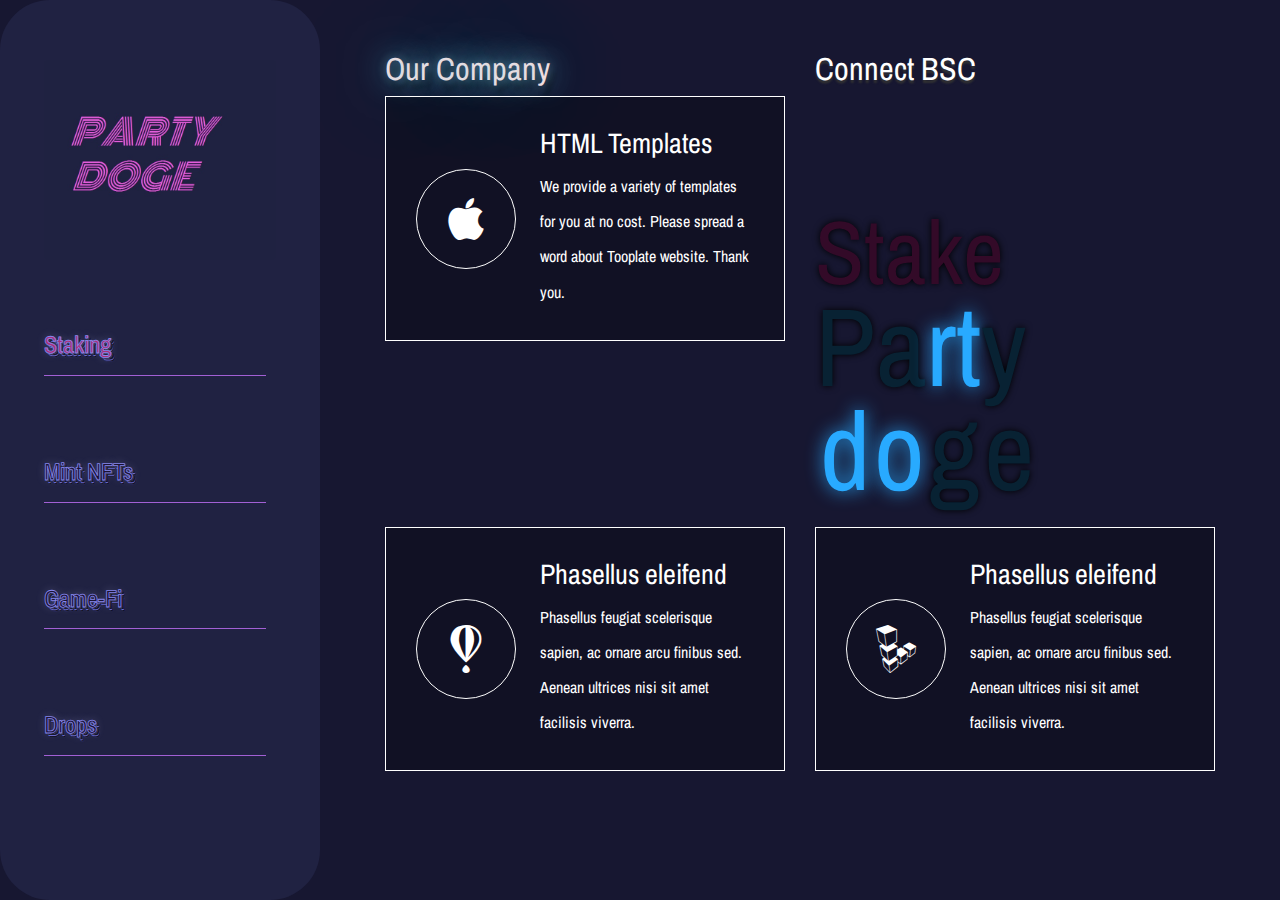
==== commit e0d62524: "added custom logic to use neon text" ====
--- a/index.html
+++ b/index.html
@@ -111,7 +111,7 @@
 									</div>
 								</div>
 							</div>	
-							<div class="col-sm-12 col-md-6 col-lg-12 col-xl-6 mb-4">
+							<div id="takeText"class="col-sm-12 col-md-6 col-lg-12 col-xl-6 mb-4 ">
 								<article>
 								</article>
 							</div>
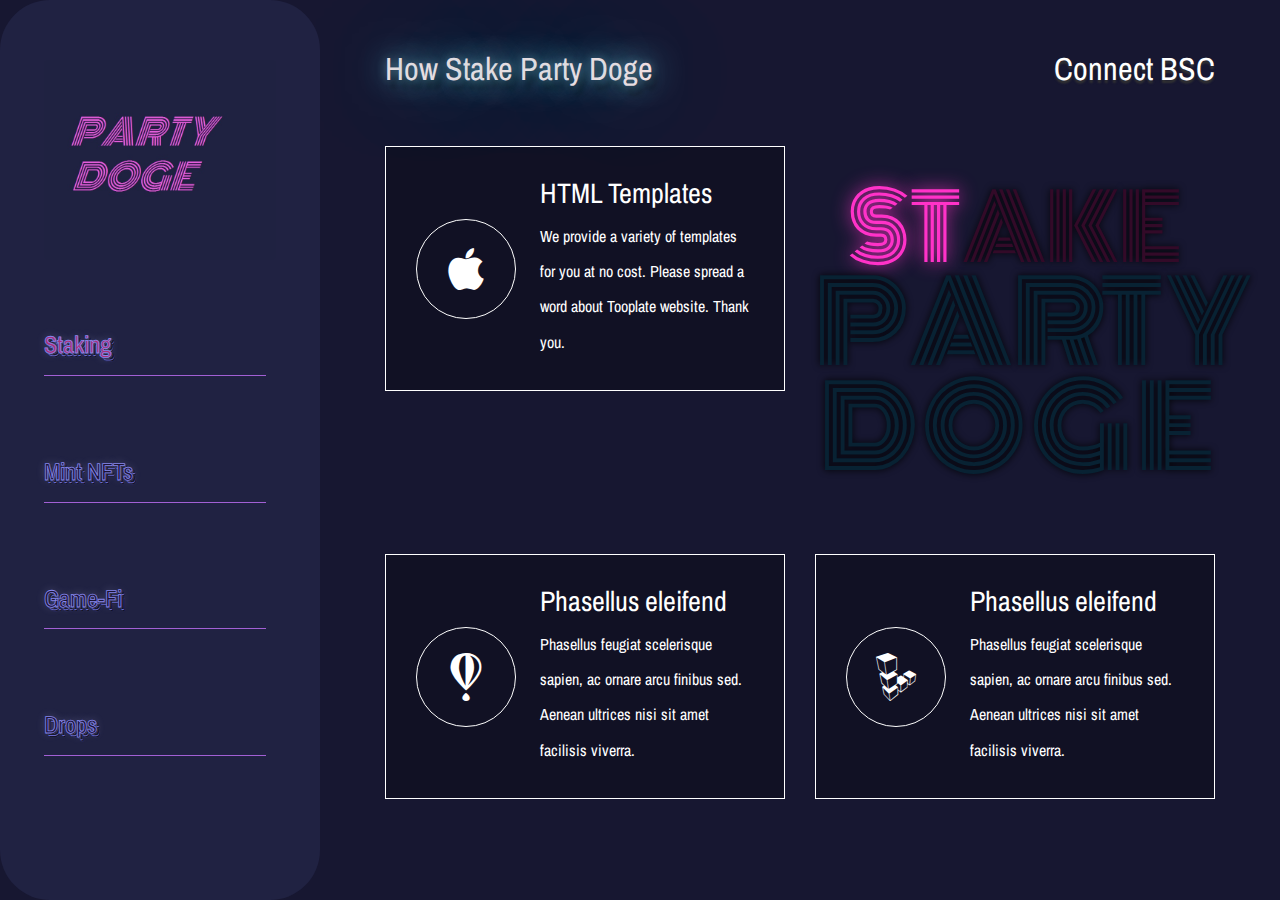
==== commit 307e7897: "added stake texts" ====
--- a/index.html
+++ b/index.html
@@ -17,13 +17,16 @@
 <link rel="preconnect" href="https://fonts.gstatic.com" crossorigin>
     <link rel="preconnect" href="https://fonts.googleapis.com">
 <link rel="preconnect" href="https://fonts.gstatic.com" crossorigin>
+<link rel="stylesheet" href="https://fonts.googleapis.com/css2?family=Monoton&display=swap"/>
 <link href="https://fonts.googleapis.com/css2?family=Archivo+Narrow&display=swap" rel="stylesheet">
+
 	<link rel="stylesheet" href="css/fontawesome-all.min.css">
 	<link rel="stylesheet" href="css/bootstrap.min.css">
 	<link rel="stylesheet" type="text/css" href="css/magnific-popup.css"/>
 	<link rel="stylesheet" type="text/css" href="slick/slick.css"/>
 	<link rel="stylesheet" type="text/css" href="slick/slick-theme.css"/>
 	<link rel="stylesheet" href="css/tooplate-style.css">
+	<link rel="stylesheet" href="css/text-box.css">
 
 	<script>
 		var renderPage = true;
@@ -95,14 +98,14 @@
 
 			<div class="col-xl-9 col-lg-8 col-md-12 col-sm-12 tm-content">
 
-				<!-- section 3 -->
+				<!-- section 1 -->
 					<section id="tm-section-1" >						
 						<div class="row ">
-							<div class="col-sm-12 col-md-6 col-lg-12 col-xl-6"><h2 class="tm-text-shadow">Our Company</h2></div>	
-							<div class="col-sm-12 col-md-6 col-lg-12 col-xl-6"><h2 class="tm-text-shadow">Connect BSC</h2></div>								
+							<div class="col-sm-12 col-md-6 col-lg-12 col-xl-6"><h2 class="tm-text-shadow"> How Stake Party Doge</h2></div>	
+							<div class="col-sm-12 col-md-6 col-lg-12 col-xl-6"><h2 class="tm-text-shadow text-align-right">Connect BSC</h2></div>								
 						</div>
 						<div class="row">
-							<div class="col-sm-12 col-md-6 col-lg-12 col-xl-6 mb-4">
+							<div class="col-sm-12 col-md-6 col-lg-12 col-xl-6 mb-4 box-margin-top">
 								<div class="media tm-bg-transparent-black tm-border-white">
 									<i class="fab fa-apple tm-icon-circled tm-icon-media"></i>
 									<div class="media-body">
@@ -111,11 +114,11 @@
 									</div>
 								</div>
 							</div>	
-							<div id="takeText"class="col-sm-12 col-md-6 col-lg-12 col-xl-6 mb-4 ">
+							<div id="stakeText"class="col-sm-12 col-md-6 col-lg-12 col-xl-6 mb-4 ">
 								<article>
 								</article>
 							</div>
-							<div class="col-sm-12 col-md-6 col-lg-12 col-xl-6 mb-4">
+							<div class="col-sm-12 col-md-6 col-lg-12 col-xl-6 mb-4 box-margin-top">
 								<div class="media tm-bg-transparent-black tm-border-white">
 									<i class="fab fa-fly mr-4 tm-icon-circled tm-icon-media"></i>
 									<div class="media-body">
@@ -124,7 +127,7 @@
 									</div>
 								</div>
 							</div>
-							<div class="col-sm-12 col-md-6 col-lg-12 col-xl-6 mb-4">
+							<div class="col-sm-12 col-md-6 col-lg-12 col-xl-6 mb-4 box-margin-top">
 								<div class="media tm-bg-transparent-black tm-border-white">
 									<i class="fab fa-linode mr-4 tm-icon-circled tm-icon-media"></i>
 									<div class="media-body">
--- a/css/tooplate-style.css
+++ b/css/tooplate-style.css
@@ -294,9 +294,13 @@
     width:100%;
     z-index: 999;
 }
-
+.text-align-right {
+	text-align:right; 
+}
 .footer-link.relative { position: relative; }
-
+.box-margin-top {
+	margin-top : 50px;
+}
 .tm-copyright-text {
     display: inline-block;
     padding: 5px 30px;
--- a/css/text-box.css
+++ b/css/text-box.css
@@ -0,0 +1,91 @@
+
+#stakeText {
+	font-family: 'Monoton', cursive;
+    min-height: 100%;
+    height: 100%;
+	filter: progid:DXImageTransform.Microsoft.gradient( startColorstr='#2b2727', endColorstr='#000000',GradientType=1 );
+}
+.stakeTexth1 {
+	margin: 0;
+	padding: 0;
+}
+.stakeTexth1 {
+	font-weight: 400;
+	font-family: 'Monoton', cursive;
+}
+.stakeTexth1 {
+    text-transform: uppercase;
+    text-align: center;
+    z-index: 100;
+    position: relative;
+}
+.stakeTexth1 span {
+	/*display: inline-block;*/
+	cursor: default;
+	z-index: 1000;
+}
+
+@-webkit-keyframes turnOnH2 {
+    0% {
+        color: rgba(5,5,5,1);
+   		text-shadow: 0px 0px 10px rgba(0,0,0,1);
+    }
+    30% {
+        color: rgba(5,5,5,1);
+   		text-shadow: 0px 0px 10px rgba(0,0,0,1);
+    }
+    100% {
+        color: rgba(255,255,255,1);
+   		text-shadow: 0px 0px 10px rgba(255,255,255,.5);
+    }
+}
+
+@keyframes turnOnH2 {
+    0% {
+        color: rgba(5,5,5,1);
+   		text-shadow: 0px 0px 10px rgba(0,0,0,1);
+    }
+    30% {
+        color: rgba(5,5,5,1);
+   		text-shadow: 0px 0px 10px rgba(0,0,0,1);
+    }
+    100% {
+        color: rgba(255,255,255,1);
+   		text-shadow: 0px 0px 10px rgba(255,255,255,.5);
+    }
+}
+
+@-webkit-keyframes lightFlicker {
+    0% { opacity: 1; }
+    50% { opacity: .9; }
+    100% { opacity: 1; }
+}
+
+@keyframes lightFlicker {
+    0% { opacity: 1; }
+    50% { opacity: .9; }
+    100% { opacity: 1; }
+}
+.stakeTexth1 .lightFlicker {	
+    -webkit-animation: lightFlicker .1s;
+    animation: lightFlicker .1s;
+    -webkit-animation-iteration-count: 30;
+    animation-iteration-count: 30;
+}
+span.tag, a.icon:link, a.icon:visited {
+    color: rgba(70,70,70,0.5);
+}
+span.tag {
+font-family: 'Sedgwick Ave Display', cursive;
+    position: absolute;
+     transform: rotate(-2deg); 
+    text-align: center;
+    display: block;
+}
+a.icon:link, a.icon:visited {
+	text-decoration: none;
+}
+a.icon:hover {
+    color: rgba(255,255,255,1);
+}
+
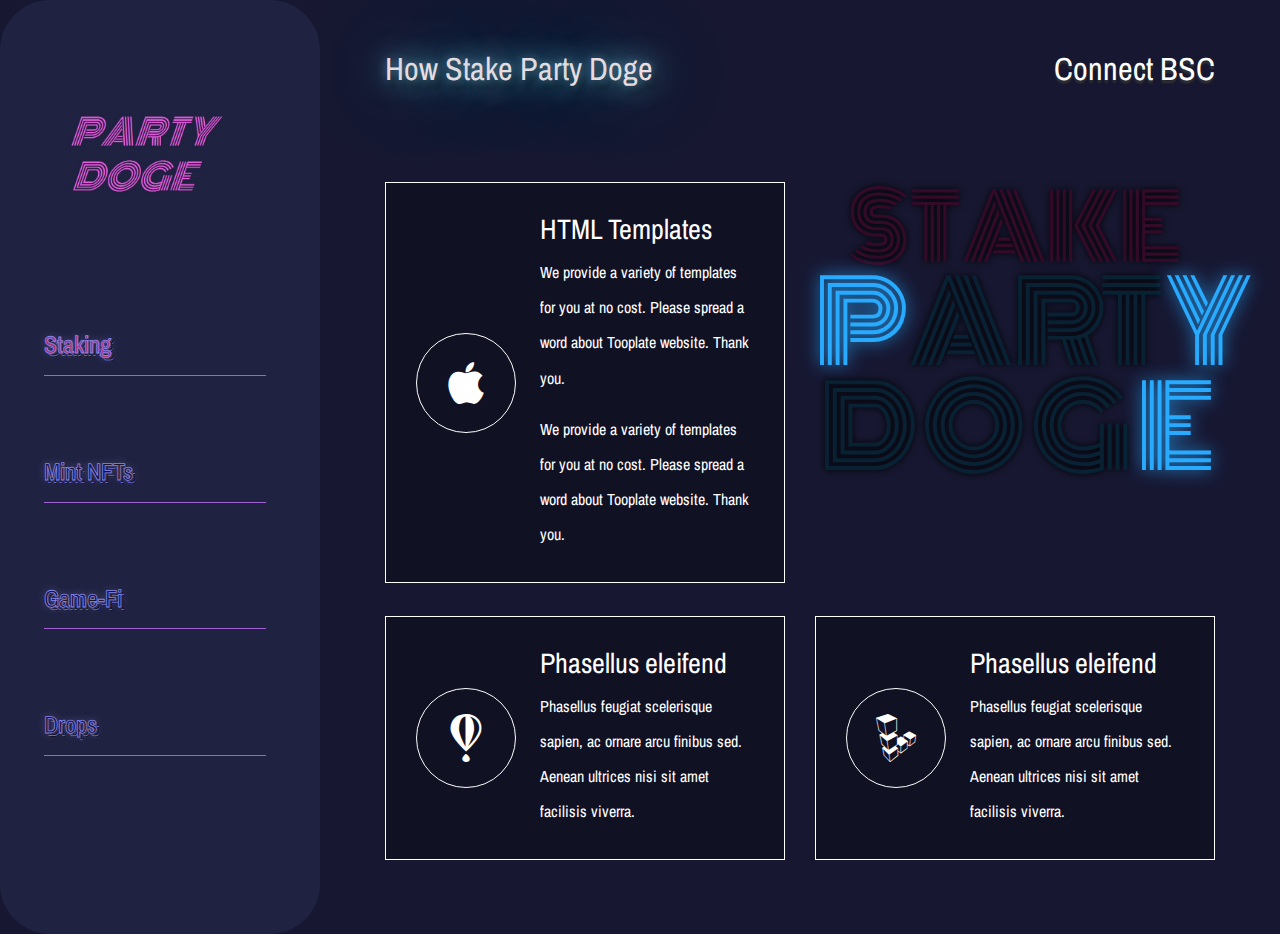
==== commit afb9d527: "modifed stake texts" ====
--- a/index.html
+++ b/index.html
@@ -110,7 +110,9 @@
 									<i class="fab fa-apple tm-icon-circled tm-icon-media"></i>
 									<div class="media-body">
 										<h3>HTML Templates</h3>
-										<p>We provide a variety of templates for you at no cost. Please spread a word about <a href="https://plus.google.com/+tooplate" target="_parent">Tooplate</a> website. Thank you.</p>	
+										<p>We provide a variety of templates for you at no cost. Please spread a word about <a href="https://plus.google.com/+tooplate" target="_parent">Tooplate</a> website. Thank you.</p>
+<p>We provide a variety of templates for you at no cost. Please spread a word about <a href="https://plus.google.com/+tooplate" target="_parent">Tooplate</a> website. Thank you.</p>
+										
 									</div>
 								</div>
 							</div>	
@@ -118,7 +120,7 @@
 								<article>
 								</article>
 							</div>
-							<div class="col-sm-12 col-md-6 col-lg-12 col-xl-6 mb-4 box-margin-top">
+							<div class="col-sm-12 col-md-6 col-lg-12 col-xl-6 mb-4 box-margin-top-50">
 								<div class="media tm-bg-transparent-black tm-border-white">
 									<i class="fab fa-fly mr-4 tm-icon-circled tm-icon-media"></i>
 									<div class="media-body">
@@ -127,7 +129,7 @@
 									</div>
 								</div>
 							</div>
-							<div class="col-sm-12 col-md-6 col-lg-12 col-xl-6 mb-4 box-margin-top">
+							<div class="col-sm-12 col-md-6 col-lg-12 col-xl-6 mb-4 box-margin-top-50">
 								<div class="media tm-bg-transparent-black tm-border-white">
 									<i class="fab fa-linode mr-4 tm-icon-circled tm-icon-media"></i>
 									<div class="media-body">
--- a/css/tooplate-style.css
+++ b/css/tooplate-style.css
@@ -138,7 +138,7 @@
     -webkit-box-align: center;
     -ms-flex-align: center;
             
-    padding: 50px 10%;
+    padding: 2% 2%;
     width: 100%;
     position: relative;
 }
@@ -299,7 +299,10 @@
 }
 .footer-link.relative { position: relative; }
 .box-margin-top {
-	margin-top : 50px;
+	margin-top : 10%;
+}
+.box-margin-top-50 {
+	margin-top : 1%;
 }
 .tm-copyright-text {
     display: inline-block;
